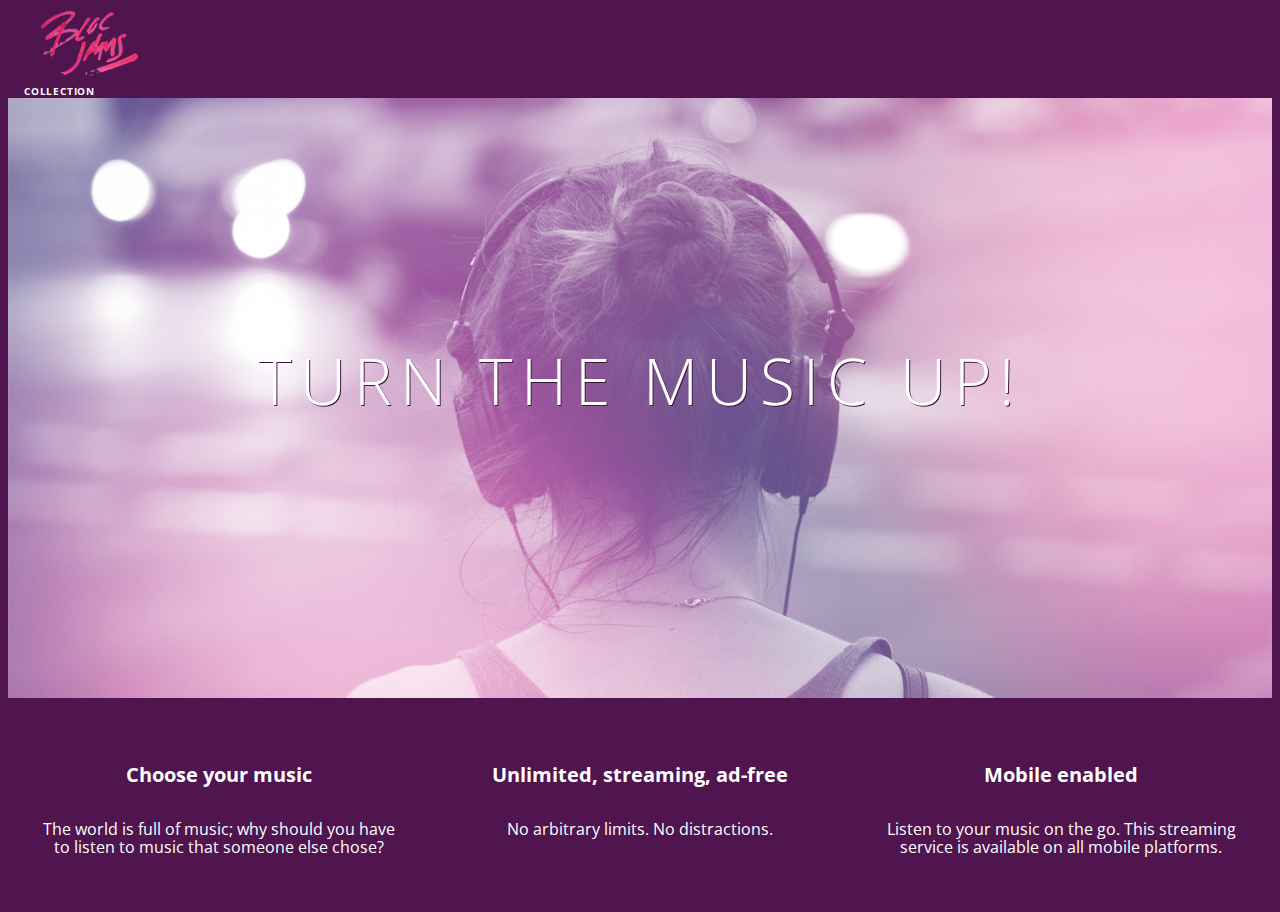
==== index.html @ c36a7a41 "add album covers & blurred backgrnds to images; collection html/css with album container" ====
<!DOCTYPE html>
 <html>
   <head>
     <title>Bloc Jams</title>
     <meta name="viewport" content="width=device-width, initial-scale=1">
     <link rel="stylesheet" type="text/css" href="http://fonts.googleapis.com/css?family=Open+Sans:400,800,600,700,300">
     <link rel="stylesheet" type="text/css" href="http://code.ionicframework.com/ionicons/2.0.1/css/ionicons.min.css">  
     <link rel="stylesheet" type="text/css" href="styles/normalize.css">
     <link rel="stylesheet" type="text/css" href="styles/main.css">
     <link rel="stylesheet" type="text/css" href="styles/landing.css">
   </head>
   <body class="landing">
   <nav class="navbar">
      <a href="index.html" class="logo">
            <img src="assets/images/bloc_jams_logo.png" alt="bloc jams logo">
      <div class="links-container">
         <a href="collection.html" class="navbar-link">collection</a>   
      </div>
                
        
      <section class="hero-content">
        <h1 class="hero-title">Turn the music up!</h1>
      </section>
      <section class="selling-points container, clearfix"> <!-- selling points -->
         <div class="point column third">
         <span class="ion-music-note"></span>
            <h5 class="point-title">Choose your music</h5>
            <p class="point-description">The world is full of music; why should you have to listen to music that someone else chose?</p>
        </div>
        <div class="point column third">
            <span class="ion-radio-waves"></span>
            <h5 class="point-title">Unlimited, streaming, ad-free</h5>
            <p class="point-description">No arbitrary limits. No distractions. </p>
        </div>
        <div class="point column third">
            <span class="ion-iphone"></span>
            <h5 class="point-title">Mobile enabled</h5>
            <p class="point-description">Listen to your music on the go. This streaming service is available on all mobile platforms.</p>
        </div>
      </section>
     </body> 
  </html>
---- styles/main.css ----
*, *::before, *::after {
    -moz-box-sizing: border-box;
    -webkit-box-sizing: border-box:
    box-sizing: border-box;
}


html {
  height: 100%; /*make sure our html fills browser window*/
  font-size 100%;
}

body {
  font-family: "Open Sans"; /* sets our font to the open sans typeface */
  color: white; /*sets text color to white */
  min-height: 100%; /*height of body minimum*/
}
body.landing {
    background-color: rgb(58,23,63); /* background color*/
}
.navbar {
  position: relative;
  padding: 0.5rem;
  /* 1 */
  background-color: rgba(101,18,95,0.5);
  /* 2 */
  z-index: 1;
}

.navbar .logo {
  position: relative; /*positioning */
  left: 2rem;
  cursor: pointer; /*produces the finger pointer icon when hover
}

 .navbar .links-container {
     display: table;
     position: absolute;
     top: 0;
     right: 0;
     height: 100px;
     color: white;
     /* #3 */
     text-decoration: none;
 }
 
 .links-container .navbar-link {
     display: table-cell;
     position: relative;
     height: 100%;
     padding-left: 1rem;
     padding-right: 1rem;
     /* #4 */
     vertical-align: middle;
     color: white;
     font-size: 0.625rem;
     letter-spacing: 0.05rem;
     font-weight: 700;
     text-transform: uppercase;
     /* #3 */
     text-decoration: none;
     cursor: pointer;
 }
 
   /* #5 */
 .links-container .navbar-link:hover {
     color: rgb(233,50,117);
 }
  
  
.hero-content {
  position: relative; /*positioning */
  min-height: 600px; 
  background-image: url(../assets/images/bloc_jams_bg.jpg);
  background-repeat: no-repeat;
  background-position: center center;
  background-size: cover;
}
.hero-content .hero-title {
  position: absolute;
  top: 40%;
  -webkit-transform: translateY(-50%);
  -moz-transform: translateY(-50%);
  -ms-transform: translateY(-50%);
  transform: translateY(-50%);
  width: 100%;
  text-align: center;
  font-size: 4rem;
  font-weight: 300;
  text-transform: uppercase;
  letter-spacing: 0.5rem; /*puts .5 root em space between each char*/
  text-shadow: 1px 1px 0px rgb(58,23,63); /* shadow underneath */  
}

.container {
  margin: 0 auto;
  max-width: 64rem;


/* Medium screens (640px) */
@media (min-width: 640px) {
  html { font-size: 112%; }
  
    .column {
      float: left;
      padding-left: 1rem;
      padding-right: 1rem;
  } 
  
     .column.full { width: 100%; }
     .column.two-thirds { width: 66.7%; }
     .column.half { width: 50%; }
     .column.third { width: 33.3%; }
     .column.fourth { width: 25%; }
     .column.flow-opposite { float: right; }    
}

/* Large screens (1024px) */
@media (min-width: 1024px) {
  html { font-size: 120%; }
}

.clearfix::before,
  
  .clearfix:after {
      
    content: " ";
    
    display: table;
    
  }

  .clearfix::after {
    clear: both;
  }
---- styles/landing.css ----
body.landing {
     background-color: rgb(58,23,63);
 }
 
 .hero-content {
     position: relative;
     min-height: 600px;
     background-image: url(../assets/images/bloc_jams_bg.jpg);
     background-repeat: no-repeat;
     background-position: center center;
     background-size: cover;
 }
 
 .hero-content .hero-title {
     position: absolute;
     top: 40%;
     -webkit-transform: translateY(-50%);
     -moz-transform: translateY(-50%);
     transform: translateY(-50%);
     width: 100%;
     text-align: center;
     font-size: 4rem;
     font-weight: 300;
     text-transform: uppercase;
     letter-spacing: 0.5rem;
     text-shadow: 1px 1px 0px rgb(58,23,63);
}
 
.selling-points {
     position: relative;
     display: table;
     width: 100%;
     -webkit-box-sizing: border-box;
     -moz-box-sizing: border-box;
     box-sizing: border-box;
 }
 
 .point {
     display: table-cell;
     position: relative;
     width: 33.3%;
     padding: 2rem;
     text-align: center;
 }

 
 .point .point-title {
     font-size: 1.25rem;
 }
 
 .ion-music-note,
 .ion-radio-waves,
 .ion-iphone {
     color: rgb(233,50,117);
     font-size: 5rem;
 }
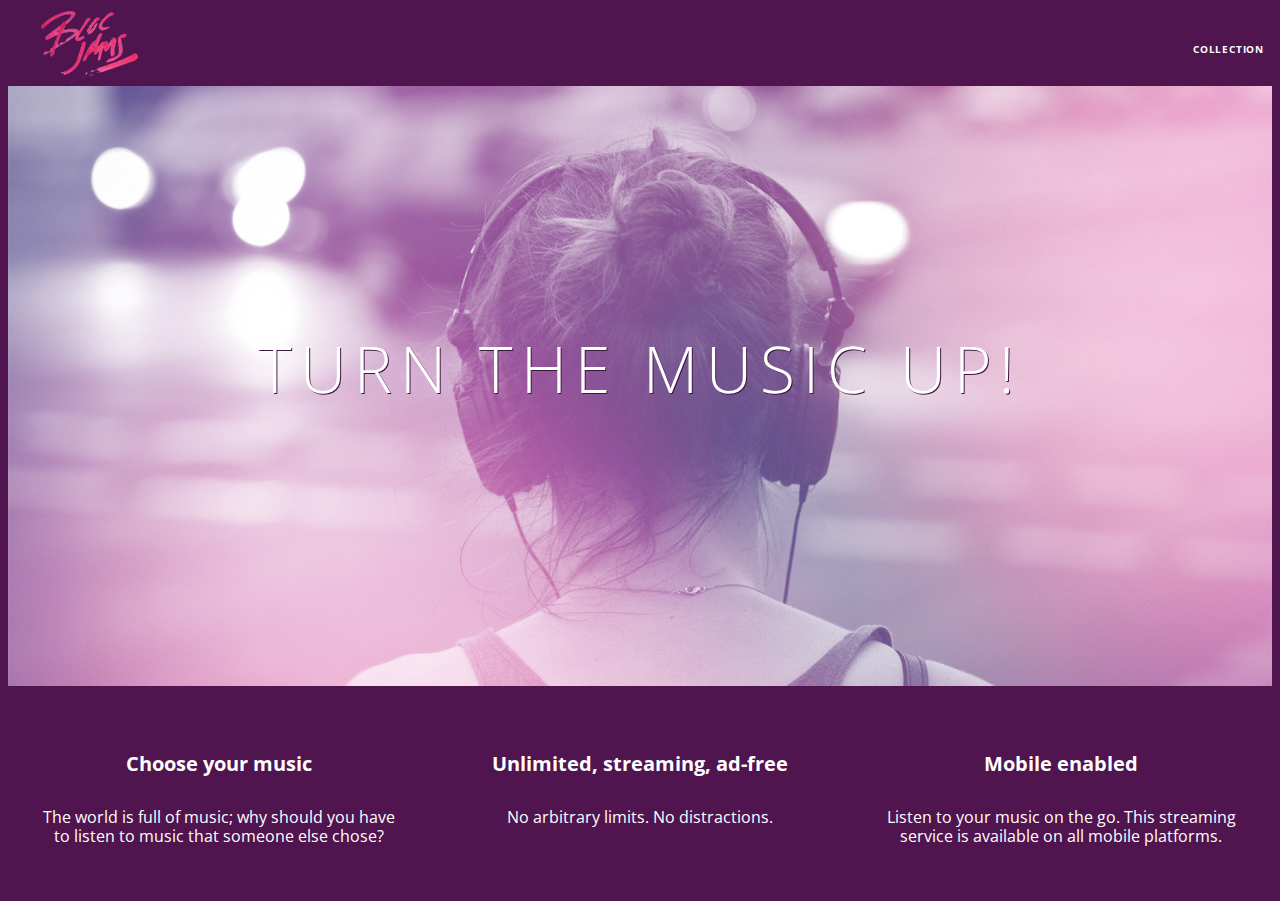
==== commit fc30cb2d: "add color change to active on nav bar" ====
--- a/index.html
+++ b/index.html
@@ -17,7 +17,6 @@
          <a href="collection.html" class="navbar-link">collection</a>   
       </div>
                 
-        
       <section class="hero-content">
         <h1 class="hero-title">Turn the music up!</h1>
       </section>
--- a/styles/main.css
+++ b/styles/main.css
@@ -30,9 +30,8 @@
 .navbar .logo {
   position: relative; /*positioning */
   left: 2rem;
-  cursor: pointer; /*produces the finger pointer icon when hover
+  cursor: pointer; /*produces the finger pointer icon when hover*/
 }
-
  .navbar .links-container {
      display: table;
      position: absolute;
@@ -43,7 +42,7 @@
      /* #3 */
      text-decoration: none;
  }
- 
+ /* remember LOVE HATE when using nav pseudo selectors */
  .links-container .navbar-link {
      display: table-cell;
      position: relative;
@@ -61,13 +60,23 @@
      text-decoration: none;
      cursor: pointer;
  }
- 
-   /* #5 */
+
+/* visited changes */
+.links-container .navbar-link:visited {
+  color: rgb(233,50,117);
+  background: white;
+}
+    
+   /* hover changes */
  .links-container .navbar-link:hover {
      color: rgb(233,50,117);
  }
-  
-  
+   /* adding active color changes */
+.links-container .navbar-link:active {
+     color: rgb(233,50,117);
+     background: white;
+}
+    
 .hero-content {
   position: relative; /*positioning */
   min-height: 600px; 
@@ -132,5 +141,4 @@
 
   .clearfix::after {
     clear: both;
-  }
-  +  }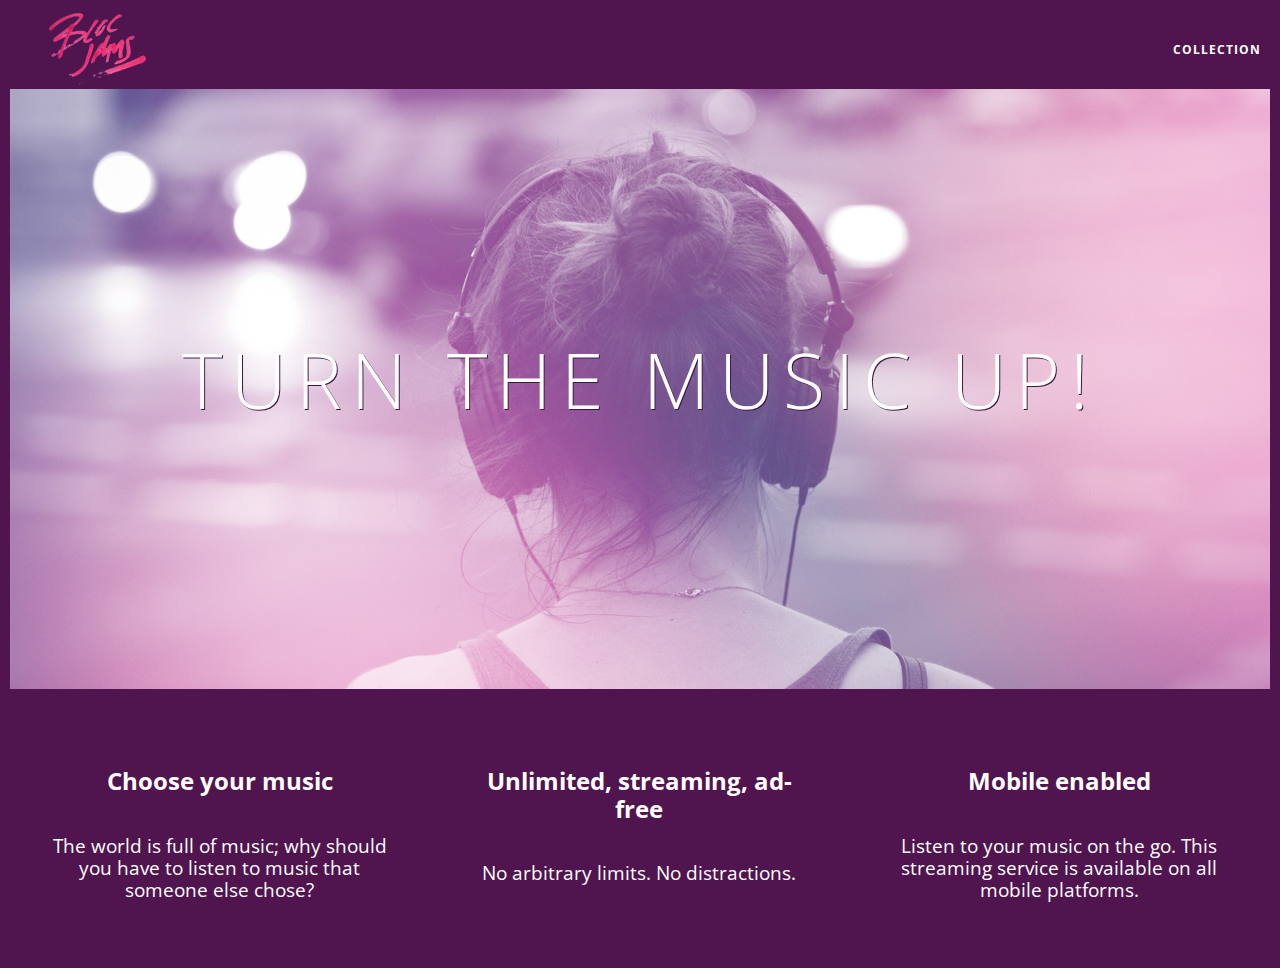
==== commit 94baaced: "Add DOM animation to points" ====
--- a/index.html
+++ b/index.html
@@ -17,6 +17,7 @@
          <a href="collection.html" class="navbar-link">collection</a>   
       </div>
                 
+        
       <section class="hero-content">
         <h1 class="hero-title">Turn the music up!</h1>
       </section>
@@ -37,5 +38,6 @@
             <p class="point-description">Listen to your music on the go. This streaming service is available on all mobile platforms.</p>
         </div>
       </section>
+	  <script src="scripts/landing.js"></script>
      </body> 
   </html>--- a/styles/main.css
+++ b/styles/main.css
@@ -3,7 +3,6 @@
     -webkit-box-sizing: border-box:
     box-sizing: border-box;
 }
-
 
 html {
   height: 100%; /*make sure our html fills browser window*/
@@ -32,7 +31,7 @@
   left: 2rem;
   cursor: pointer; /*produces the finger pointer icon when hover*/
 }
- .navbar .links-container {
+.navbar .links-container {
      display: table;
      position: absolute;
      top: 0;
@@ -62,10 +61,10 @@
  }
 
 /* visited changes */
-.links-container .navbar-link:visited {
+/* .links-container .navbar-link:visited {
   color: rgb(233,50,117);
   background: white;
-}
+} */
     
    /* hover changes */
  .links-container .navbar-link:hover {
@@ -104,7 +103,11 @@
 .container {
   margin: 0 auto;
   max-width: 64rem;
+}
 
+.container.narrow {
+	max-width: 56rem;
+}
 
 /* Medium screens (640px) */
 @media (min-width: 640px) {
@@ -114,7 +117,7 @@
       float: left;
       padding-left: 1rem;
       padding-right: 1rem;
-  } 
+	}
   
      .column.full { width: 100%; }
      .column.two-thirds { width: 66.7%; }
@@ -129,14 +132,10 @@
   html { font-size: 120%; }
 }
 
-.clearfix::before,
-  
-  .clearfix:after {
-      
-    content: " ";
-    
-    display: table;
-    
+.clearfix::before, 
+  .clearfix:after {     
+    content: " ";  
+    display: table;    
   }
 
   .clearfix::after {
--- a/styles/landing.css
+++ b/styles/landing.css
@@ -41,8 +41,10 @@
      width: 33.3%;
      padding: 2rem;
      text-align: center;
+	 -webkit-box-sizing: border-box;
+     -moz-box-sizing: border-box;
+     box-sizing: border-box;
  }
-
  
  .point .point-title {
      font-size: 1.25rem;
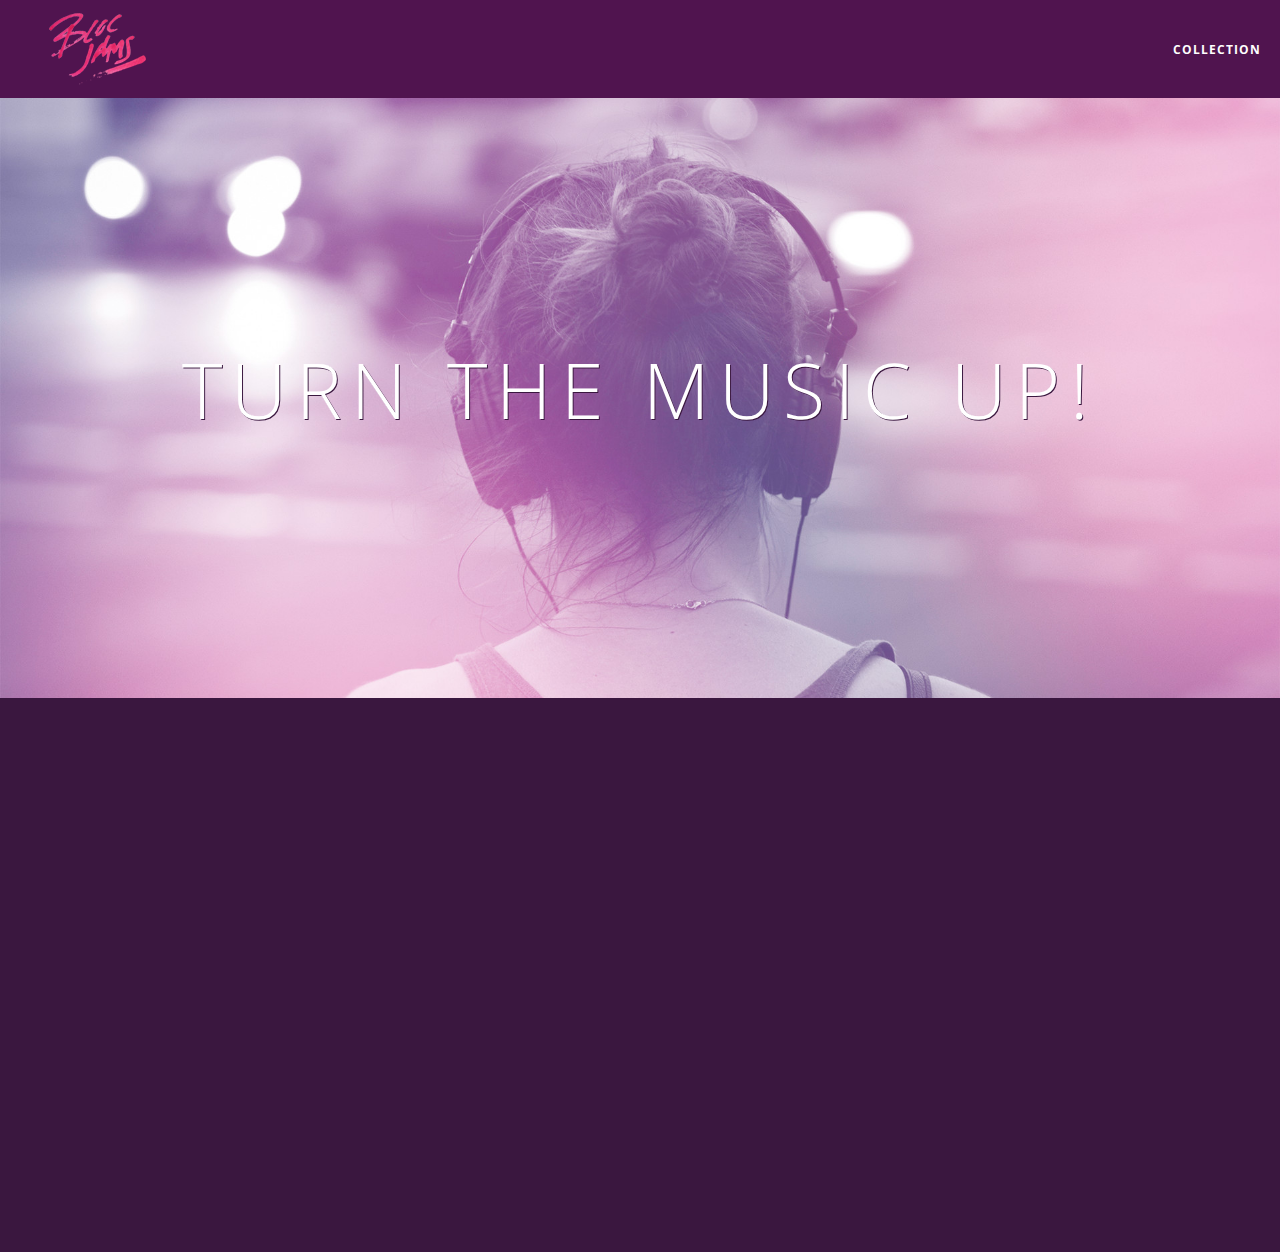
==== commit 2a0927ec: "add selling points display after scroll" ====
--- a/index.html
+++ b/index.html
@@ -12,16 +12,16 @@
    <body class="landing">
    <nav class="navbar">
       <a href="index.html" class="logo">
-            <img src="assets/images/bloc_jams_logo.png" alt="bloc jams logo">
+		  <img src="assets/images/bloc_jams_logo.png" alt="bloc jams logo"> </a>
       <div class="links-container">
          <a href="collection.html" class="navbar-link">collection</a>   
       </div>
-                
+	   </nav>        
         
       <section class="hero-content">
         <h1 class="hero-title">Turn the music up!</h1>
       </section>
-      <section class="selling-points container, clearfix"> <!-- selling points -->
+      <section class="selling-points container clearfix"> <!-- selling points -->
          <div class="point column third">
          <span class="ion-music-note"></span>
             <h5 class="point-title">Choose your music</h5>
--- a/styles/main.css
+++ b/styles/main.css
@@ -14,9 +14,7 @@
   color: white; /*sets text color to white */
   min-height: 100%; /*height of body minimum*/
 }
-body.landing {
-    background-color: rgb(58,23,63); /* background color*/
-}
+
 .navbar {
   position: relative;
   padding: 0.5rem;
@@ -76,30 +74,6 @@
      background: white;
 }
     
-.hero-content {
-  position: relative; /*positioning */
-  min-height: 600px; 
-  background-image: url(../assets/images/bloc_jams_bg.jpg);
-  background-repeat: no-repeat;
-  background-position: center center;
-  background-size: cover;
-}
-.hero-content .hero-title {
-  position: absolute;
-  top: 40%;
-  -webkit-transform: translateY(-50%);
-  -moz-transform: translateY(-50%);
-  -ms-transform: translateY(-50%);
-  transform: translateY(-50%);
-  width: 100%;
-  text-align: center;
-  font-size: 4rem;
-  font-weight: 300;
-  text-transform: uppercase;
-  letter-spacing: 0.5rem; /*puts .5 root em space between each char*/
-  text-shadow: 1px 1px 0px rgb(58,23,63); /* shadow underneath */  
-}
-
 .container {
   margin: 0 auto;
   max-width: 64rem;
@@ -132,7 +106,7 @@
   html { font-size: 120%; }
 }
 
-.clearfix::before, 
+.clearfix::before,    /* clears floats to pop next block down to next line */
   .clearfix:after {     
     content: " ";  
     display: table;    
--- a/styles/landing.css
+++ b/styles/landing.css
@@ -28,22 +28,22 @@
  
 .selling-points {
      position: relative;
-     display: table;
-     width: 100%;
-     -webkit-box-sizing: border-box;
-     -moz-box-sizing: border-box;
-     box-sizing: border-box;
  }
  
  .point {
-     display: table-cell;
      position: relative;
-     width: 33.3%;
      padding: 2rem;
      text-align: center;
-	 -webkit-box-sizing: border-box;
-     -moz-box-sizing: border-box;
-     box-sizing: border-box;
+	 opacity: 0;
+     -webkit-transform: scaleX(0.9) translateY(3rem);  /*this is what triggered layout issue*/
+     -moz-transform: scaleX(0.9) translateY(3rem);
+     transform: scaleX(0.9) translateY(3rem);
+     -webkit-transition: all 0.25s ease-in-out;
+     -moz-transition: all 0.25s ease-in-out;
+     transition: all 0.25s ease-in-out;
+     -webkit-transition-delay: 0.2s;
+     -moz-transition-delay: 0.2s;
+     transition-delay: 0.2s;
  }
  
  .point .point-title {
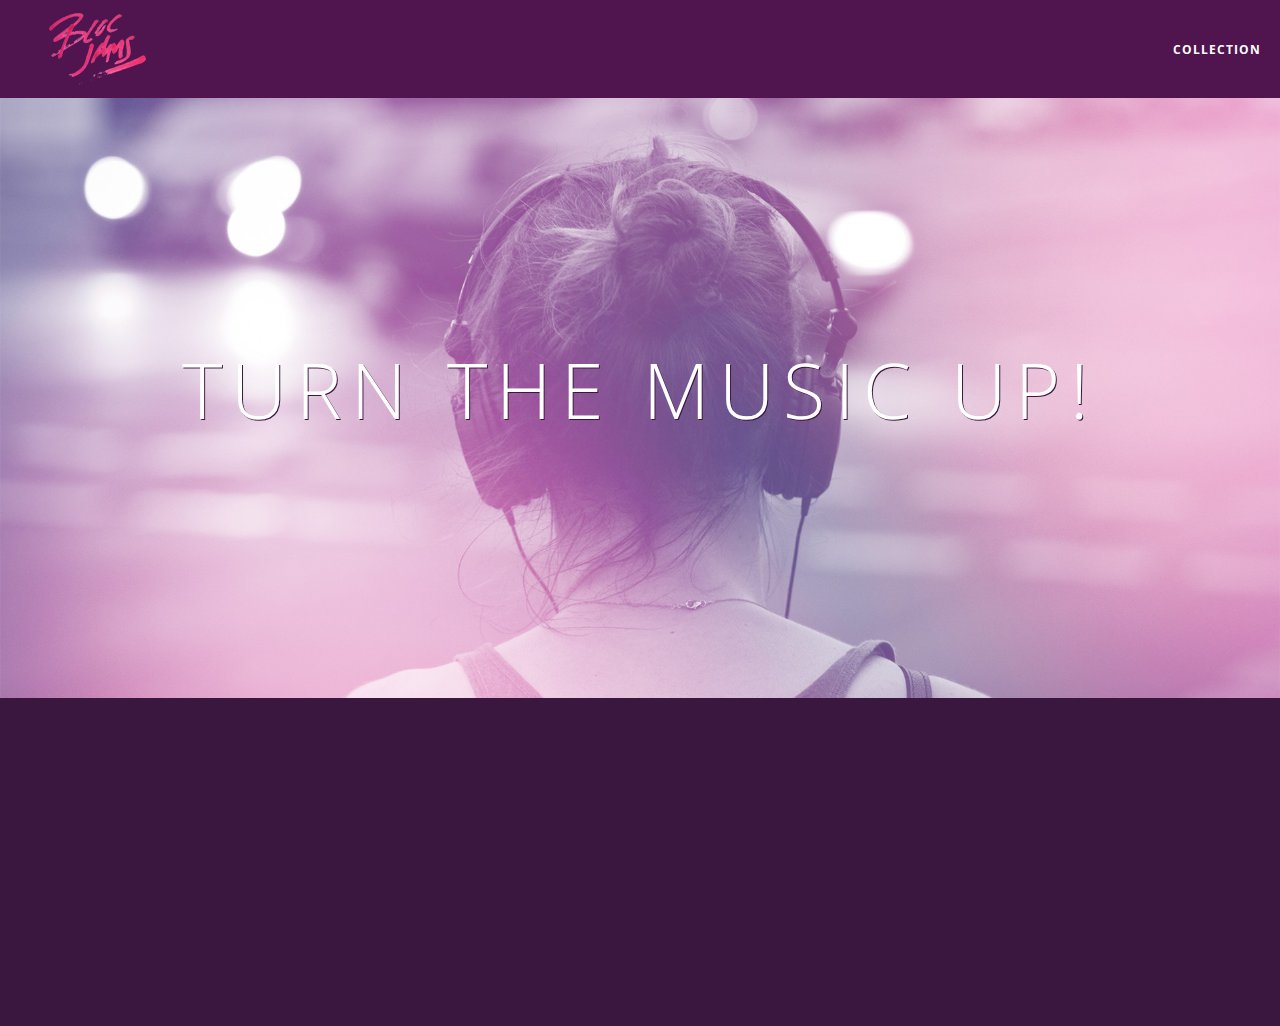
==== commit d05df5d6: "swap jquery in landing page" ====
--- a/index.html
+++ b/index.html
@@ -38,6 +38,7 @@
             <p class="point-description">Listen to your music on the go. This streaming service is available on all mobile platforms.</p>
         </div>
       </section>
+      <script src="https://code.jquery.com/jquery-2.1.3.min.js"></script>
 	  <script src="scripts/landing.js"></script>
      </body> 
   </html>--- a/styles/main.css
+++ b/styles/main.css
@@ -1,8 +1,8 @@
-*, *::before, *::after {
-    -moz-box-sizing: border-box;
-    -webkit-box-sizing: border-box:
-    box-sizing: border-box;
-}
+ *, *::before, *::after {
+     -moz-box-sizing: border-box;
+     -webkit-box-sizing: border-box;
+     box-sizing: border-box;
+ }
 
 html {
   height: 100%; /*make sure our html fills browser window*/
@@ -58,12 +58,6 @@
      cursor: pointer;
  }
 
-/* visited changes */
-/* .links-container .navbar-link:visited {
-  color: rgb(233,50,117);
-  background: white;
-} */
-    
    /* hover changes */
  .links-container .navbar-link:hover {
      color: rgb(233,50,117);
@@ -88,9 +82,9 @@
   html { font-size: 112%; }
   
     .column {
-      float: left;
+	  float: left;
       padding-left: 1rem;
-      padding-right: 1rem;
+      padding-right: 1rem;	 
 	}
   
      .column.full { width: 100%; }
@@ -104,10 +98,11 @@
 /* Large screens (1024px) */
 @media (min-width: 1024px) {
   html { font-size: 120%; }
+     
 }
 
 .clearfix::before,    /* clears floats to pop next block down to next line */
-  .clearfix:after {     
+  .clearfix::after {     
     content: " ";  
     display: table;    
   }
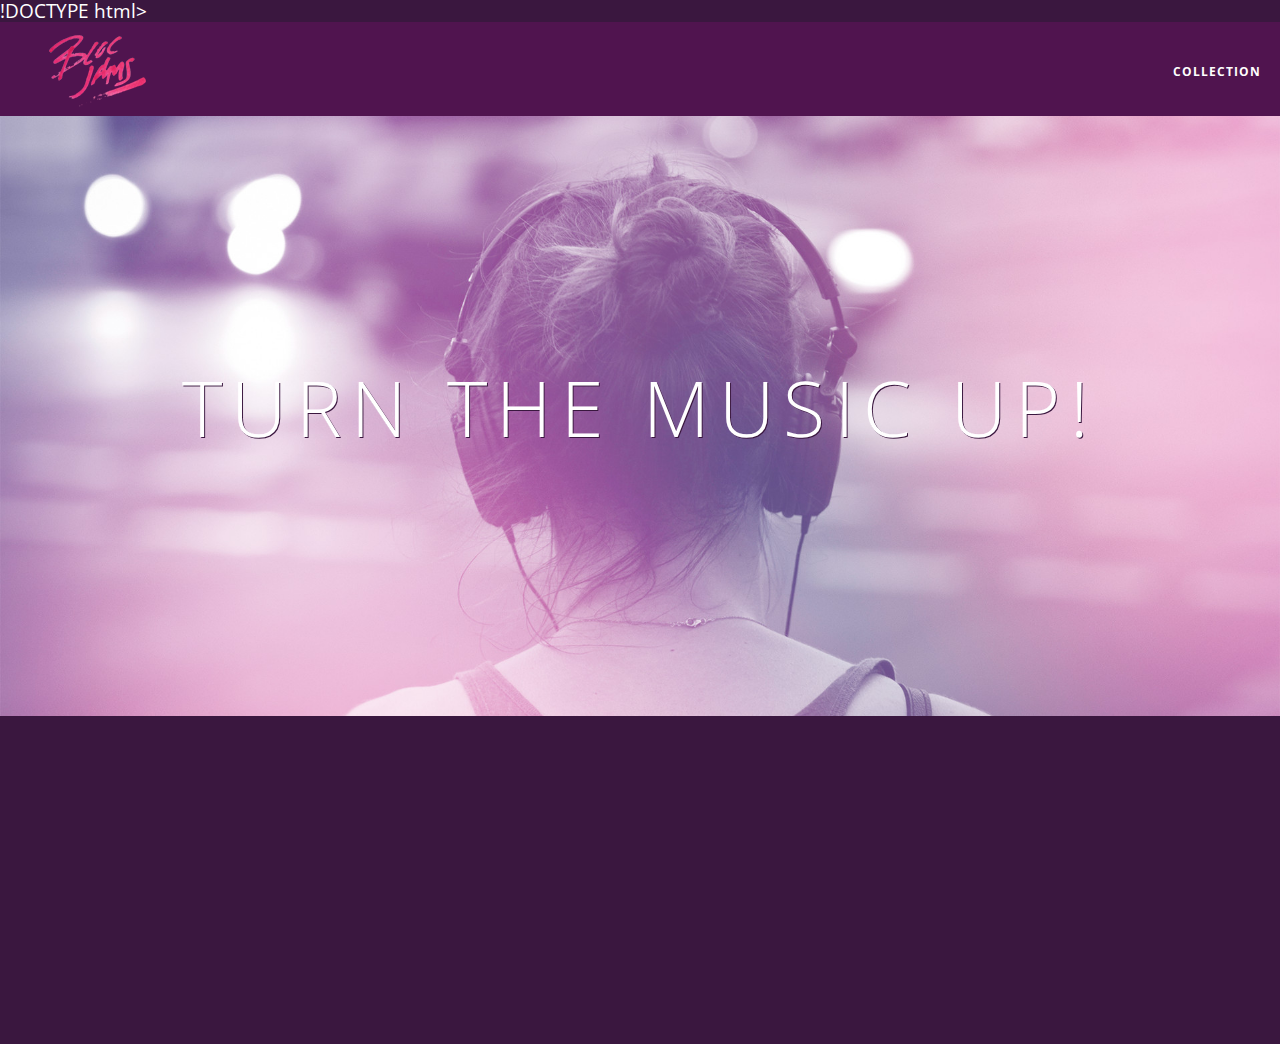
==== commit 7558fbd7: "add jquery for next and previous buttons" ====
--- a/index.html
+++ b/index.html
@@ -1,4 +1,4 @@
-<!DOCTYPE html>
+!DOCTYPE html>
  <html>
    <head>
      <title>Bloc Jams</title>
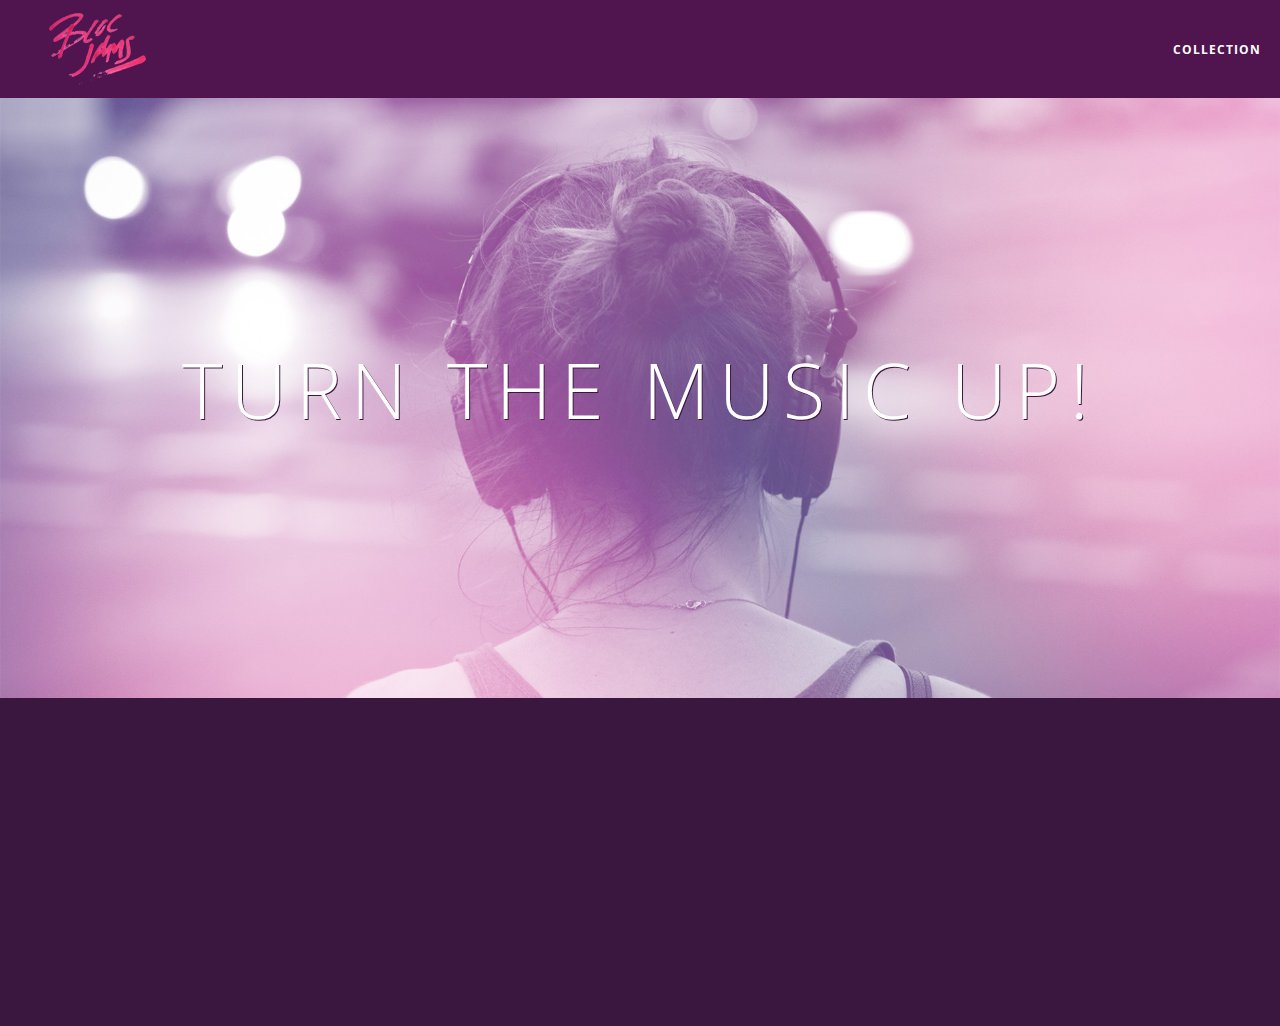
==== commit 50f2a497: "fixed index.html" ====
--- a/index.html
+++ b/index.html
@@ -1,4 +1,4 @@
-!DOCTYPE html>
+<!DOCTYPE html>
  <html>
    <head>
      <title>Bloc Jams</title>
@@ -38,6 +38,7 @@
             <p class="point-description">Listen to your music on the go. This streaming service is available on all mobile platforms.</p>
         </div>
       </section>
+      
       <script src="https://code.jquery.com/jquery-2.1.3.min.js"></script>
 	  <script src="scripts/landing.js"></script>
      </body> 
